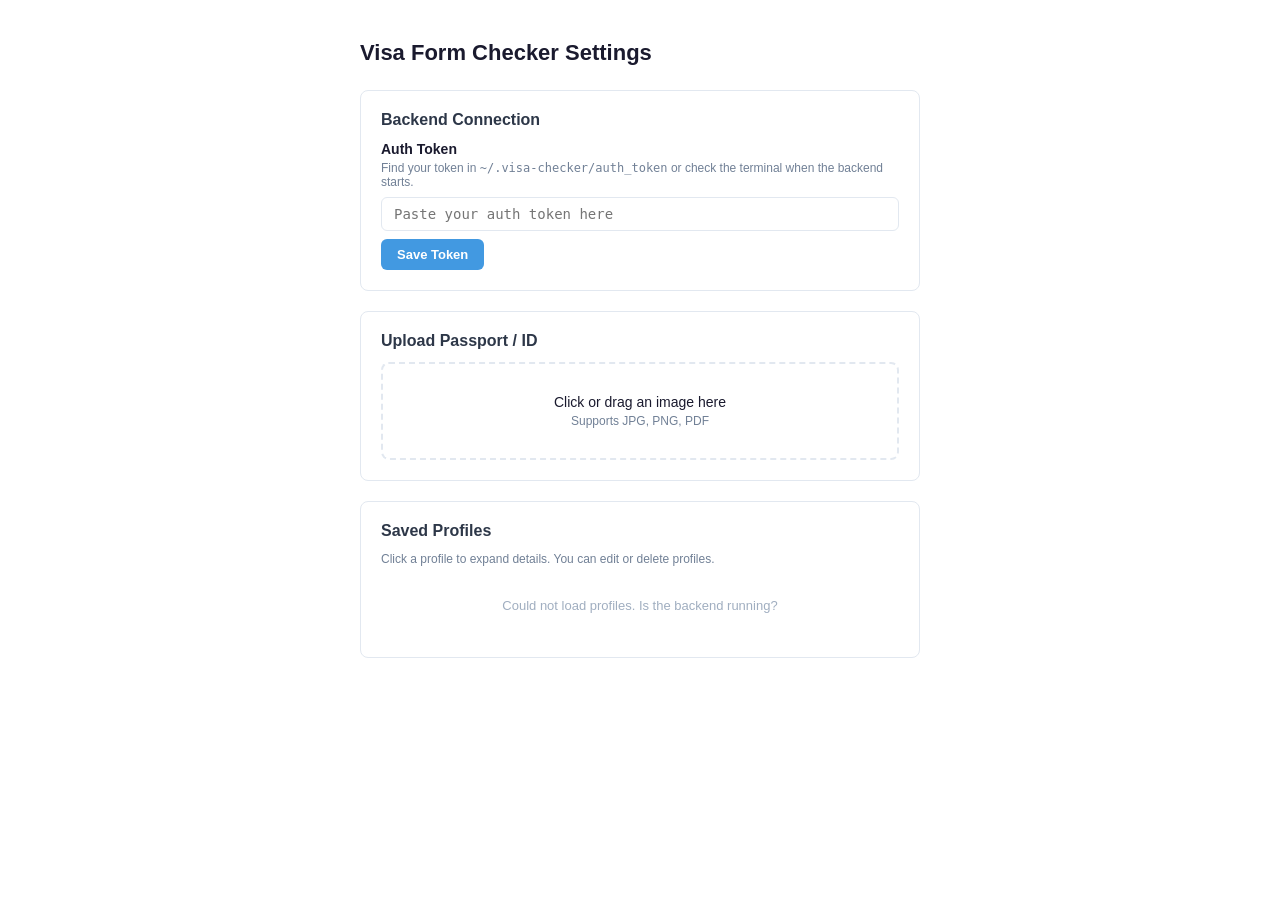
==== extension/options.html @ 1b1a82ba "Initial commit: Visa Form Checker" ====
<!DOCTYPE html>
<html>
<head>
  <meta charset="UTF-8">
  <style>
    * { box-sizing: border-box; margin: 0; padding: 0; }
    body {
      max-width: 600px;
      margin: 40px auto;
      font-family: -apple-system, BlinkMacSystemFont, "Segoe UI", sans-serif;
      font-size: 14px;
      color: #1a1a2e;
      padding: 0 20px;
    }
    h1 { font-size: 22px; margin-bottom: 24px; }
    h2 { font-size: 16px; margin-bottom: 12px; color: #2d3748; }
    .section {
      background: white;
      border: 1px solid #e2e8f0;
      border-radius: 8px;
      padding: 20px;
      margin-bottom: 20px;
    }
    label { display: block; font-weight: 600; margin-bottom: 4px; }
    .hint { font-size: 12px; color: #718096; margin-bottom: 8px; }
    input[type="text"], input[type="password"] {
      width: 100%;
      padding: 8px 12px;
      border: 1px solid #e2e8f0;
      border-radius: 6px;
      font-size: 14px;
      font-family: monospace;
    }
    .btn {
      padding: 8px 16px;
      border-radius: 6px;
      font-size: 13px;
      font-weight: 600;
      cursor: pointer;
      border: none;
      margin-top: 8px;
    }
    .btn-primary { background: #4299e1; color: white; }
    .btn-primary:hover { background: #3182ce; }
    .btn-success { background: #48bb78; color: white; }
    .msg {
      padding: 8px 12px;
      border-radius: 6px;
      font-size: 13px;
      margin-top: 8px;
    }
    .msg-success { background: #c6f6d5; color: #276749; }
    .msg-error { background: #fed7d7; color: #9b2c2c; }
    .upload-area {
      border: 2px dashed #e2e8f0;
      border-radius: 8px;
      padding: 30px;
      text-align: center;
      cursor: pointer;
      transition: border-color 0.2s;
    }
    .upload-area:hover { border-color: #4299e1; }
    .upload-area.dragging { border-color: #4299e1; background: #ebf8ff; }
    .field-grid {
      display: grid;
      grid-template-columns: 1fr 1fr;
      gap: 12px;
      margin-top: 16px;
    }
    .field-item label { font-size: 12px; color: #718096; font-weight: 400; }
    .field-item .value { font-weight: 600; font-size: 14px; }
    .hidden { display: none; }

    /* Profile list */
    .profile-card {
      border: 1px solid #e2e8f0;
      border-radius: 8px;
      padding: 14px 16px;
      margin-bottom: 10px;
      cursor: pointer;
      transition: border-color 0.2s, box-shadow 0.2s;
    }
    .profile-card:hover { border-color: #4299e1; box-shadow: 0 1px 4px rgba(66,153,225,0.15); }
    .profile-card.expanded { border-color: #4299e1; }
    .profile-header { display: flex; justify-content: space-between; align-items: center; }
    .profile-label { font-weight: 600; font-size: 14px; }
    .profile-meta { font-size: 11px; color: #a0aec0; }
    .profile-details { margin-top: 12px; display: none; }
    .profile-card.expanded .profile-details { display: block; }
    .profile-field-grid {
      display: grid;
      grid-template-columns: 1fr 1fr;
      gap: 8px 16px;
      margin-bottom: 12px;
    }
    .profile-field-grid .pf-label { font-size: 11px; color: #718096; }
    .profile-field-grid .pf-value { font-size: 13px; font-weight: 600; }
    .profile-field-grid input.pf-edit {
      font-size: 13px; font-weight: 600; padding: 2px 6px;
      border: 1px solid #e2e8f0; border-radius: 4px; width: 100%;
    }
    .profile-actions { display: flex; gap: 8px; margin-top: 8px; }
    .btn-sm { padding: 5px 12px; font-size: 12px; border-radius: 4px; font-weight: 600; cursor: pointer; border: none; }
    .btn-edit { background: #ebf8ff; color: #2b6cb0; }
    .btn-edit:hover { background: #bee3f8; }
    .btn-delete { background: #fff5f5; color: #c53030; }
    .btn-delete:hover { background: #fed7d7; }
    .btn-save-edit { background: #48bb78; color: white; }
    .btn-save-edit:hover { background: #38a169; }
    .btn-cancel-edit { background: #e2e8f0; color: #4a5568; }
    .btn-cancel-edit:hover { background: #cbd5e0; }
    .no-profiles { text-align: center; color: #a0aec0; padding: 24px; font-size: 13px; }
  </style>
</head>
<body>
  <h1>Visa Form Checker Settings</h1>

  <div class="section">
    <h2>Backend Connection</h2>
    <label for="tokenInput">Auth Token</label>
    <div class="hint">
      Find your token in <code>~/.visa-checker/auth_token</code> or check the terminal when the backend starts.
    </div>
    <input type="password" id="tokenInput" placeholder="Paste your auth token here">
    <button class="btn btn-primary" id="saveTokenBtn">Save Token</button>
    <div id="tokenMsg" class="msg hidden"></div>
  </div>

  <div class="section">
    <h2>Upload Passport / ID</h2>
    <div class="upload-area" id="uploadArea">
      <p>Click or drag an image here</p>
      <p style="font-size: 12px; color: #718096; margin-top: 4px">
        Supports JPG, PNG, PDF
      </p>
      <input type="file" id="fileInput" accept="image/*,.pdf" style="display:none">
    </div>

    <div id="ocrResult" class="hidden" style="margin-top: 16px;">
      <h2>Extracted Fields</h2>
      <div class="hint">Review and edit before saving as a profile.</div>
      <div id="fieldsGrid" class="field-grid"></div>

      <div style="margin-top: 16px;">
        <label for="profileLabel">Profile Label</label>
        <input type="text" id="profileLabel" placeholder="e.g., John Doe - US Passport">
        <button class="btn btn-success" id="saveProfileBtn" style="margin-top: 8px;">
          Save as Profile
        </button>
      </div>
      <div id="profileMsg" class="msg hidden"></div>
    </div>
  </div>

  <div class="section">
    <h2>Saved Profiles</h2>
    <div class="hint">Click a profile to expand details. You can edit or delete profiles.</div>
    <div id="profilesList"></div>
  </div>

  <script src="options.js"></script>
</body>
</html>
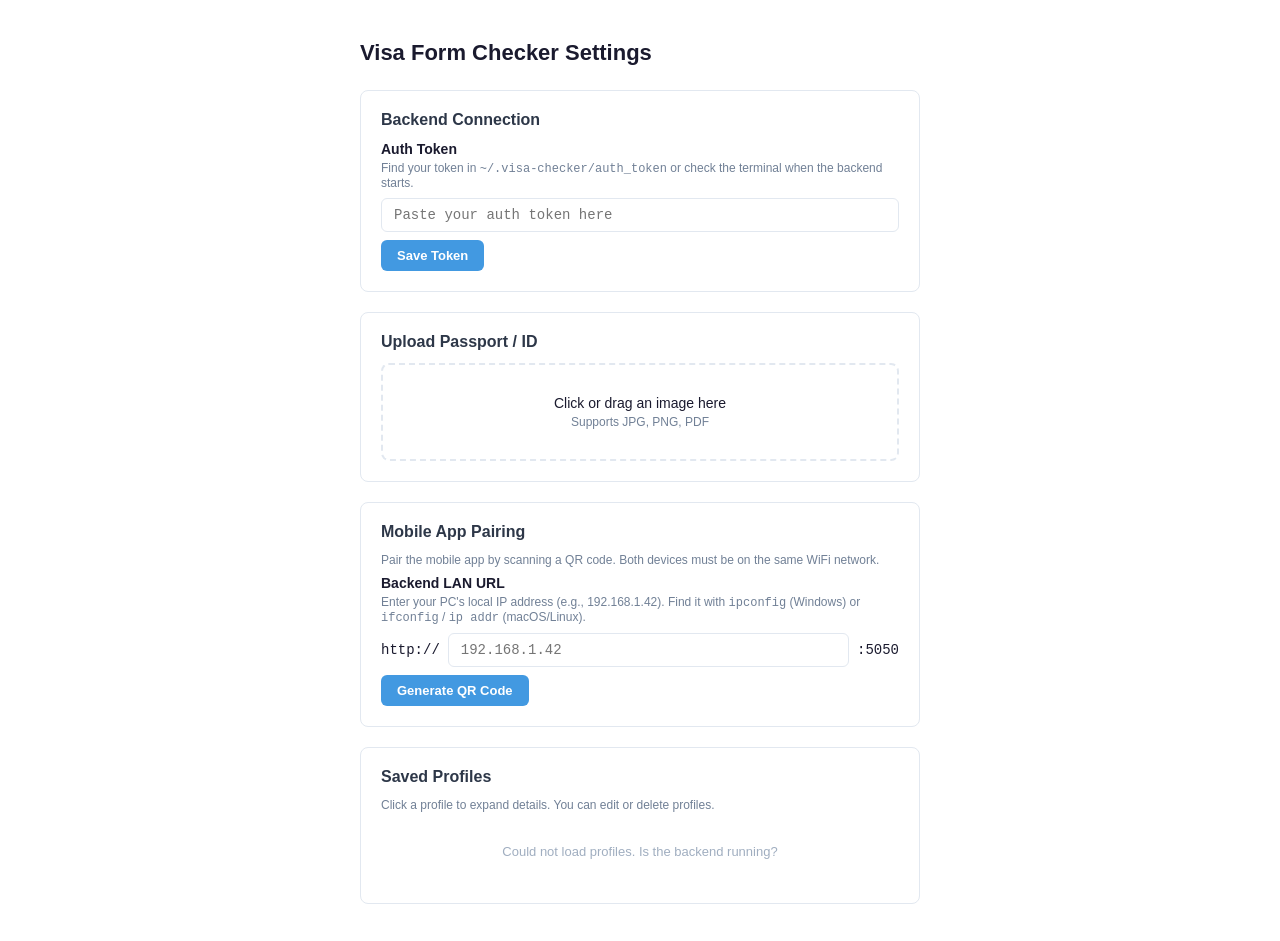
==== commit 0aa9d4d4: "Add Flutter mobile app with QR pairing for passport scanning - Flutter app (Android/iOS) that captur" ====
--- a/extension/options.html
+++ b/extension/options.html
@@ -153,11 +153,36 @@
   </div>
 
   <div class="section">
+    <h2>Mobile App Pairing</h2>
+    <div class="hint">
+      Pair the mobile app by scanning a QR code. Both devices must be on the same WiFi network.
+    </div>
+    <label for="lanUrl">Backend LAN URL</label>
+    <div class="hint">
+      Enter your PC's local IP address (e.g., 192.168.1.42). Find it with <code>ipconfig</code> (Windows) or <code>ifconfig</code> / <code>ip addr</code> (macOS/Linux).
+    </div>
+    <div style="display: flex; gap: 8px; align-items: center;">
+      <span style="font-family: monospace; white-space: nowrap;">http://</span>
+      <input type="text" id="lanIp" placeholder="192.168.1.42" style="flex: 1;">
+      <span style="font-family: monospace; white-space: nowrap;">:5050</span>
+    </div>
+    <button class="btn btn-primary" id="generateQrBtn" style="margin-top: 8px;">Generate QR Code</button>
+    <div id="qrMsg" class="msg hidden"></div>
+    <div id="qrContainer" class="hidden" style="margin-top: 16px; text-align: center;">
+      <canvas id="qrCanvas"></canvas>
+      <p style="font-size: 12px; color: #718096; margin-top: 8px;">
+        Open the mobile app and scan this QR code to connect.
+      </p>
+    </div>
+  </div>
+
+  <div class="section">
     <h2>Saved Profiles</h2>
     <div class="hint">Click a profile to expand details. You can edit or delete profiles.</div>
     <div id="profilesList"></div>
   </div>
 
+  <script src="lib/qrcode.js"></script>
   <script src="options.js"></script>
 </body>
 </html>
